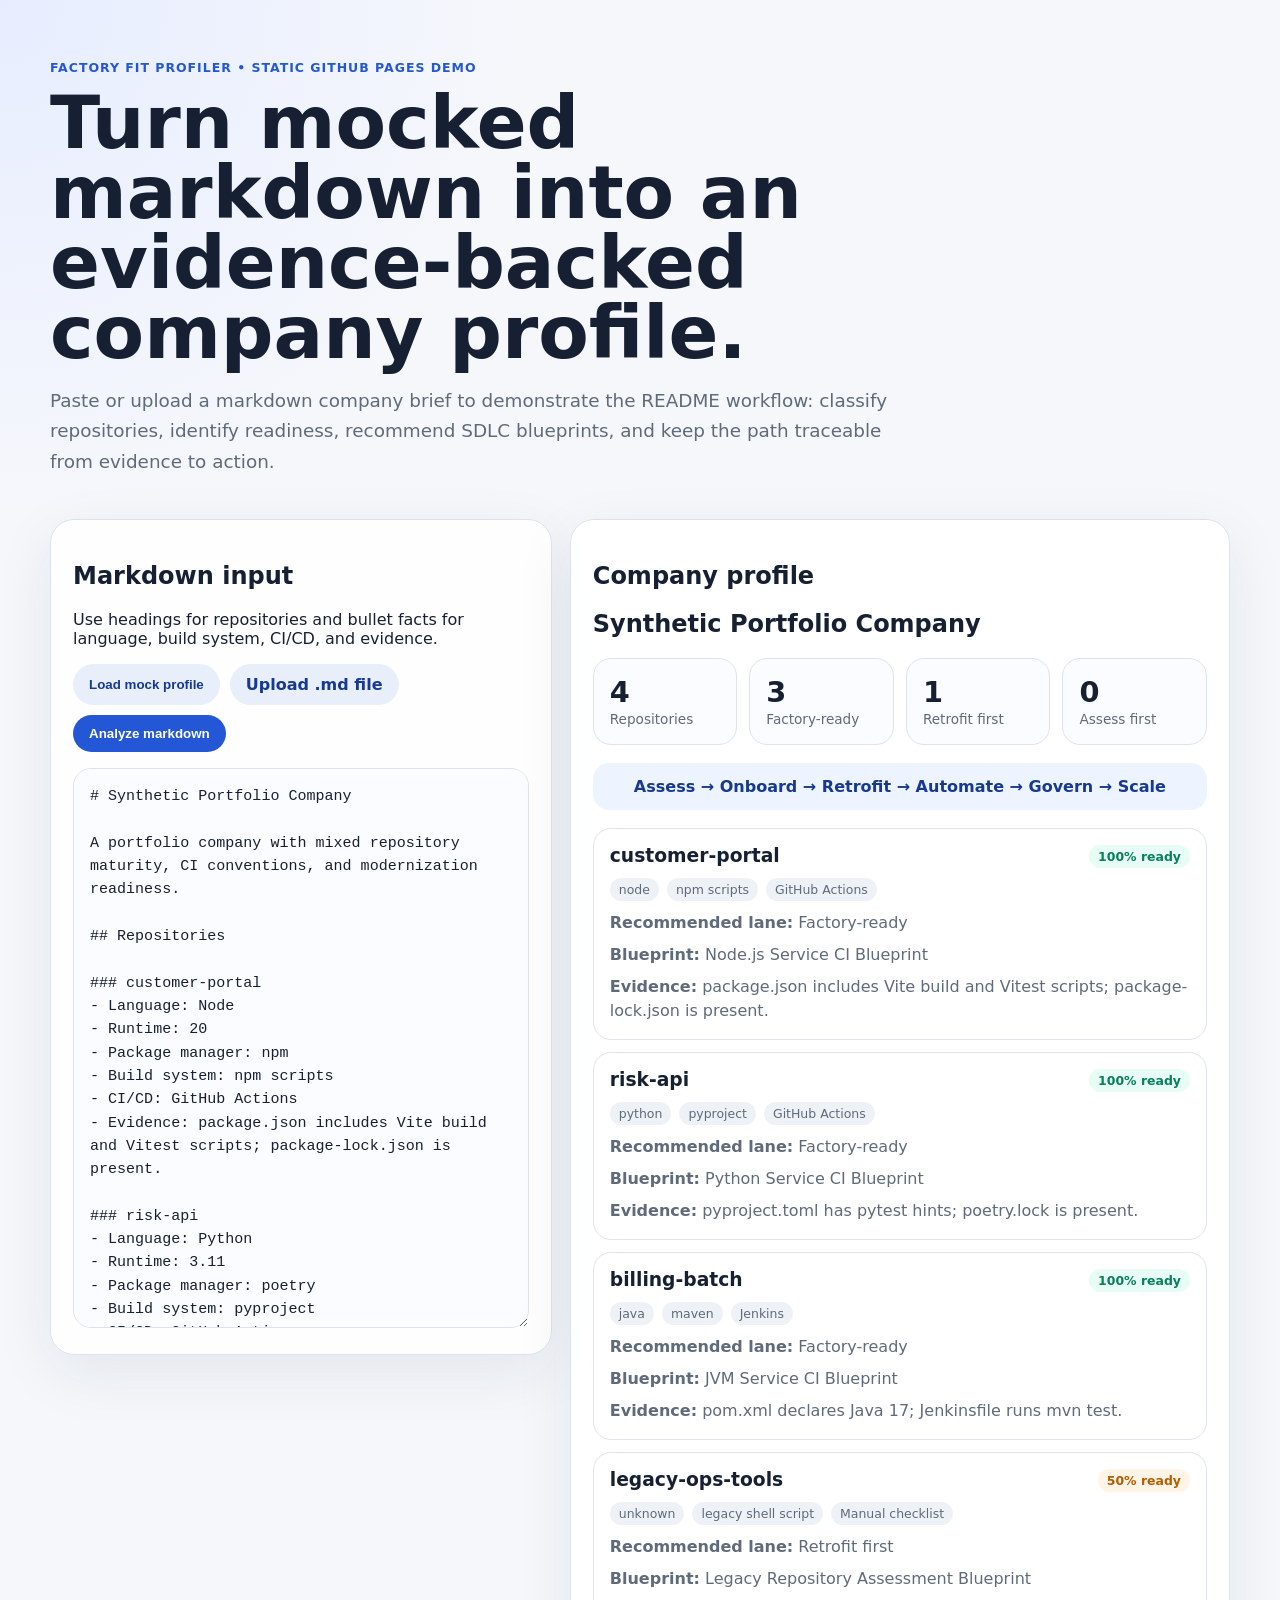
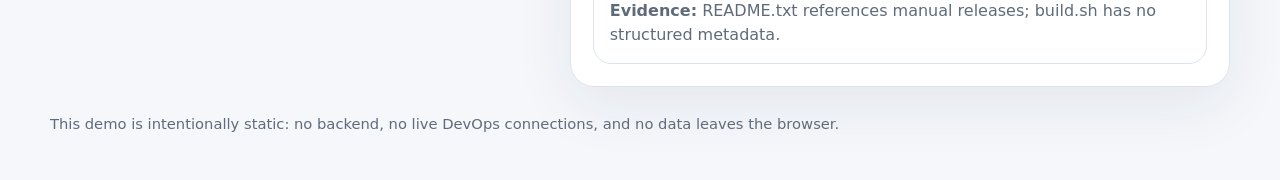
==== docs/webapp/index.html @ 87f1a21c "Add static markdown company profile demo" ====
<!doctype html>
<html lang="en">
  <head>
    <meta charset="utf-8" />
    <meta name="viewport" content="width=device-width, initial-scale=1" />
    <title>Factory Fit Profiler Demo</title>
    <meta name="description" content="Static markdown-driven demo for Factory Fit Profiler company profiling." />
    <link rel="stylesheet" href="./styles.css" />
  </head>
  <body>
    <header class="hero">
      <p class="eyebrow">Factory Fit Profiler • Static GitHub Pages Demo</p>
      <h1>Turn mocked markdown into an evidence-backed company profile.</h1>
      <p class="lede">
        Paste or upload a markdown company brief to demonstrate the README workflow: classify repositories,
        identify readiness, recommend SDLC blueprints, and keep the path traceable from evidence to action.
      </p>
    </header>
    <main class="grid">
      <section class="panel composer" aria-labelledby="inputTitle">
        <h2 id="inputTitle">Markdown input</h2>
        <p>Use headings for repositories and bullet facts for language, build system, CI/CD, and evidence.</p>
        <div class="controls">
          <button id="loadSample" class="secondary" type="button">Load mock profile</button>
          <label class="file-label" for="fileInput">Upload .md file</label>
          <input id="fileInput" type="file" accept=".md,text/markdown,text/plain" />
          <button id="analyze" type="button">Analyze markdown</button>
        </div>
        <textarea id="markdownInput" spellcheck="false" aria-label="Company profile markdown"></textarea>
      </section>
      <section class="panel results" aria-labelledby="resultsTitle">
        <h2 id="resultsTitle">Company profile</h2>
        <div id="results"></div>
      </section>
    </main>
    <footer>
      This demo is intentionally static: no backend, no live DevOps connections, and no data leaves the browser.
    </footer>
    <script src="./app.js"></script>
  </body>
</html>
---- docs/webapp/styles.css ----
:root {
  color-scheme: light;
  --bg: #f5f7fb;
  --card: #ffffff;
  --ink: #172033;
  --muted: #5f6b7a;
  --line: #dce3ee;
  --brand: #2457d6;
  --brand-dark: #163a91;
  --good: #087f5b;
  --warn: #b25d00;
  --risk: #9b1c31;
}

* { box-sizing: border-box; }
body {
  margin: 0;
  font-family: Inter, ui-sans-serif, system-ui, -apple-system, BlinkMacSystemFont, "Segoe UI", sans-serif;
  background: radial-gradient(circle at top left, #e7edff, transparent 32rem), var(--bg);
  color: var(--ink);
}
header, main { width: min(1180px, calc(100% - 32px)); margin: 0 auto; }
.hero { padding: 48px 0 24px; }
.eyebrow { color: var(--brand); font-weight: 700; letter-spacing: .08em; text-transform: uppercase; font-size: .78rem; }
h1 { font-size: clamp(2.2rem, 6vw, 4.6rem); line-height: .95; margin: 10px 0 18px; max-width: 920px; }
.lede { color: var(--muted); font-size: 1.15rem; max-width: 840px; line-height: 1.65; }
.panel { background: color-mix(in srgb, var(--card) 92%, transparent); border: 1px solid var(--line); border-radius: 24px; box-shadow: 0 18px 60px rgba(23,32,51,.08); }
.grid { display: grid; gap: 18px; grid-template-columns: minmax(320px, .95fr) 1.25fr; align-items: start; }
.composer, .results { padding: 22px; }
.controls { display: flex; flex-wrap: wrap; gap: 10px; margin: 16px 0; }
button, .file-label { border: 0; border-radius: 999px; background: var(--brand); color: white; padding: 11px 16px; font-weight: 700; cursor: pointer; display: inline-flex; align-items: center; gap: 8px; }
button.secondary, .file-label { background: #e9eefb; color: var(--brand-dark); }
button:hover, .file-label:hover { filter: brightness(.96); }
input[type="file"] { inline-size: 1px; block-size: 1px; opacity: 0; position: absolute; }
textarea { width: 100%; min-height: 560px; resize: vertical; border: 1px solid var(--line); border-radius: 18px; padding: 16px; font: 0.94rem/1.55 ui-monospace, SFMono-Regular, Menlo, Consolas, monospace; color: var(--ink); background: #fbfcff; }
.stats { display: grid; grid-template-columns: repeat(4, 1fr); gap: 12px; margin-bottom: 18px; }
.stat { padding: 16px; border: 1px solid var(--line); border-radius: 18px; background: #fbfcff; }
.stat strong { display: block; font-size: 1.8rem; }
.stat span { color: var(--muted); font-size: .85rem; }
.path { margin: 18px 0; padding: 14px; border-radius: 16px; background: #edf4ff; color: var(--brand-dark); font-weight: 800; text-align: center; }
.repo-list { display: grid; gap: 12px; }
.repo { border: 1px solid var(--line); border-radius: 18px; padding: 16px; background: #fff; }
.repo h3 { margin: 0 0 6px; display: flex; justify-content: space-between; gap: 10px; }
.badge { font-size: .78rem; border-radius: 999px; padding: 4px 9px; background: #eef2f7; color: var(--muted); white-space: nowrap; }
.badge.good { background: #e6fcf5; color: var(--good); }
.badge.warn { background: #fff4e6; color: var(--warn); }
.badge.risk { background: #fff0f3; color: var(--risk); }
.meta { display: flex; flex-wrap: wrap; gap: 8px; margin: 10px 0; }
.repo p { color: var(--muted); margin: 8px 0 0; line-height: 1.5; }
.empty { padding: 32px; text-align: center; color: var(--muted); border: 1px dashed var(--line); border-radius: 18px; }
footer { width: min(1180px, calc(100% - 32px)); margin: 28px auto 48px; color: var(--muted); font-size: .92rem; }
@media (max-width: 860px) { .grid, .stats { grid-template-columns: 1fr; } textarea { min-height: 360px; } }
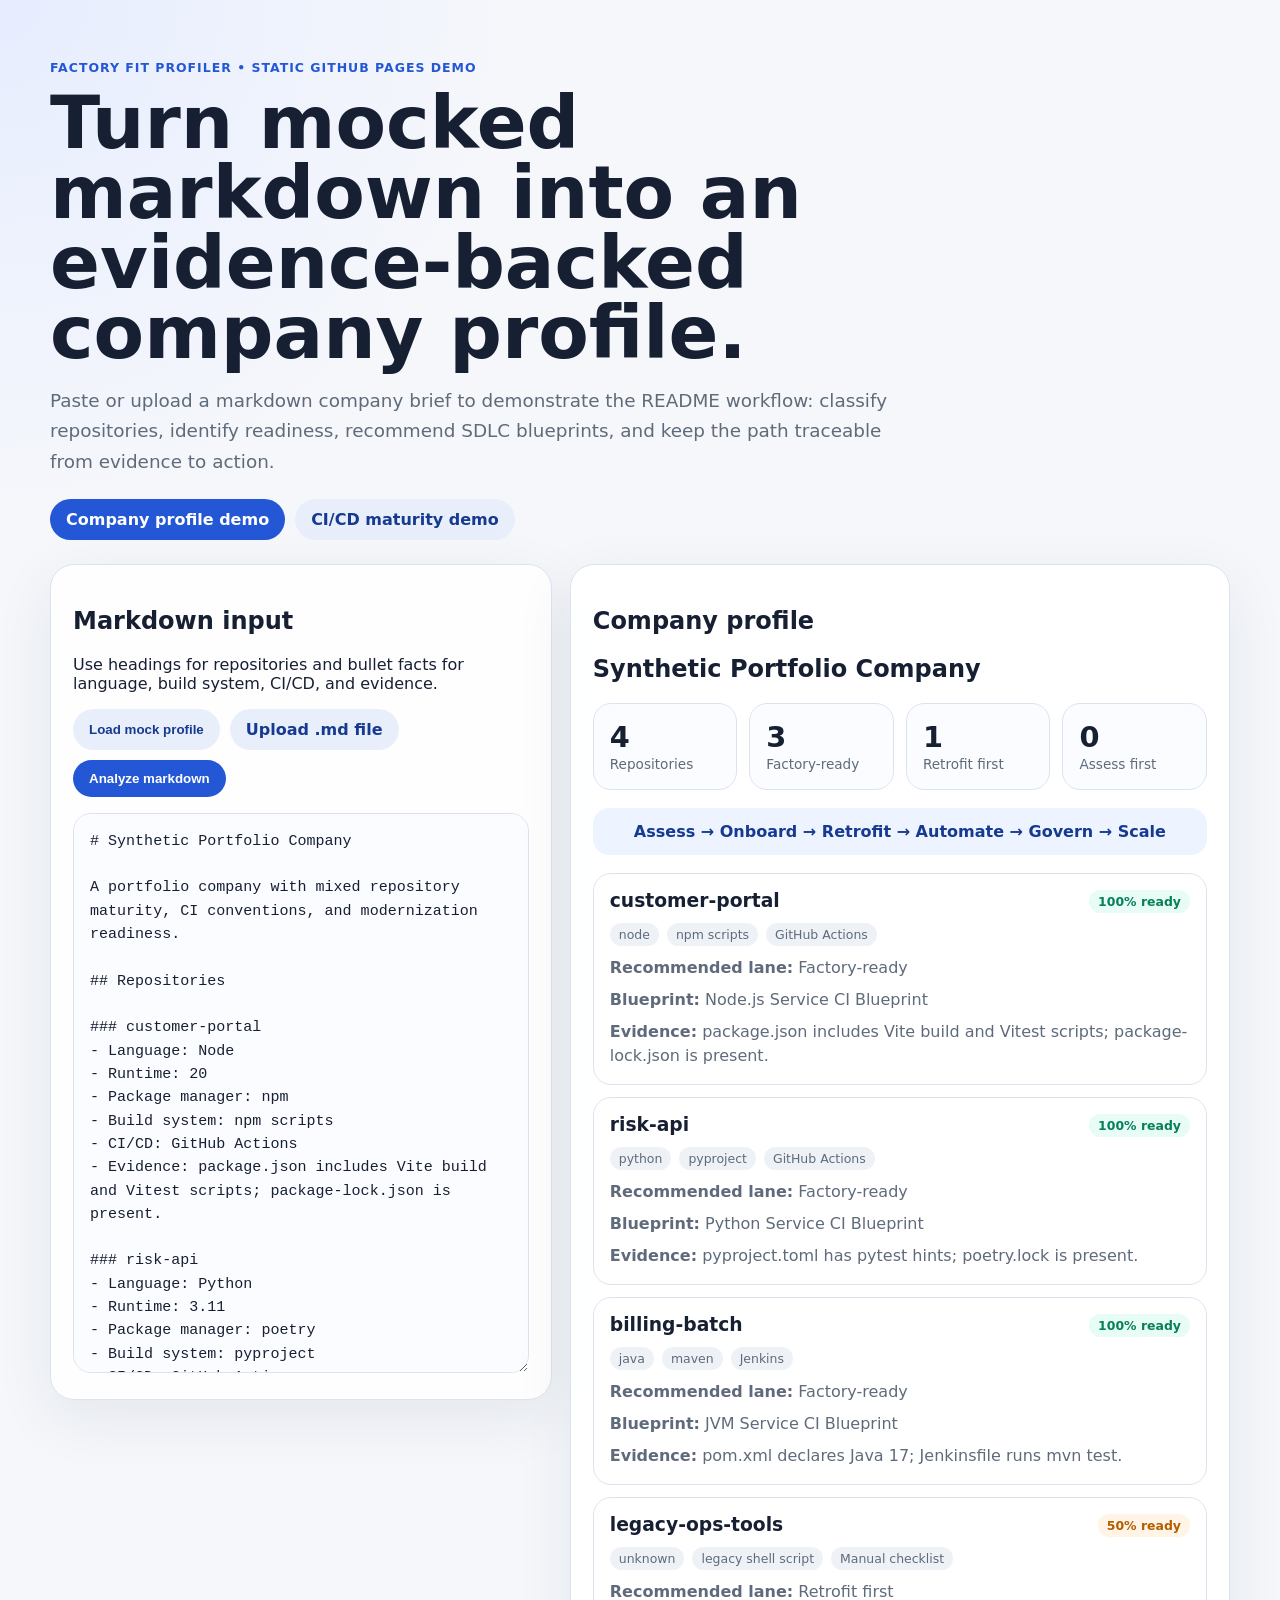
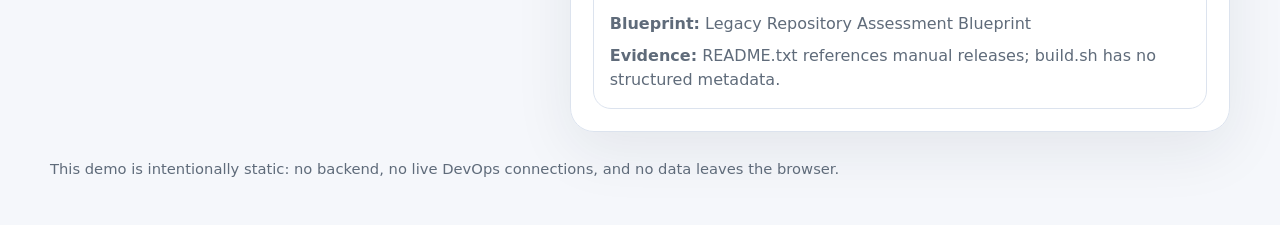
==== commit f51d1178: "Add Jenkins CI/CD maturity web demo" ====
--- a/docs/webapp/index.html
+++ b/docs/webapp/index.html
@@ -15,6 +15,10 @@
         Paste or upload a markdown company brief to demonstrate the README workflow: classify repositories,
         identify readiness, recommend SDLC blueprints, and keep the path traceable from evidence to action.
       </p>
+      <nav class="demo-nav" aria-label="Demo navigation">
+        <a aria-current="page" href="./index.html">Company profile demo</a>
+        <a href="./cicd-maturity.html">CI/CD maturity demo</a>
+      </nav>
     </header>
     <main class="grid">
       <section class="panel composer" aria-labelledby="inputTitle">
--- a/docs/webapp/styles.css
+++ b/docs/webapp/styles.css
@@ -50,3 +50,33 @@
 .empty { padding: 32px; text-align: center; color: var(--muted); border: 1px dashed var(--line); border-radius: 18px; }
 footer { width: min(1180px, calc(100% - 32px)); margin: 28px auto 48px; color: var(--muted); font-size: .92rem; }
 @media (max-width: 860px) { .grid, .stats { grid-template-columns: 1fr; } textarea { min-height: 360px; } }
+.demo-nav { display: flex; flex-wrap: wrap; gap: 10px; margin-top: 22px; }
+.demo-nav a, .data-link { border-radius: 999px; background: #e9eefb; color: var(--brand-dark); padding: 11px 16px; font-weight: 800; text-decoration: none; }
+.demo-nav a[aria-current="page"], .data-link { background: var(--brand); color: #fff; }
+.maturity-layout { display: grid; gap: 18px; }
+.maturity-layout .panel { padding: 22px; }
+.section-heading { display: flex; justify-content: space-between; gap: 16px; align-items: start; margin-bottom: 14px; }
+.section-heading h2, .section-heading p { margin-top: 0; }
+.maturity-stats { grid-template-columns: repeat(6, 1fr); }
+.dimension-grid, .suggestion-grid, .chart-grid { display: grid; gap: 14px; }
+.dimension-grid { grid-template-columns: repeat(5, 1fr); }
+.suggestion-grid { grid-template-columns: repeat(5, 1fr); }
+.chart-grid { grid-template-columns: repeat(2, 1fr); }
+.dimension-card, .suggestion { border: 1px solid var(--line); border-radius: 18px; background: #fff; padding: 16px; }
+.dimension-card { display: grid; gap: 12px; align-content: start; }
+.dimension-card h3, .suggestion h3, .chart-grid h3 { margin: 0 0 8px; }
+.dimension-card p, .suggestion p, .section-heading p { color: var(--muted); line-height: 1.5; }
+.score-ring { inline-size: 62px; block-size: 62px; border-radius: 50%; display: grid; place-items: center; font-weight: 900; border: 8px solid #eef2f7; background: #fff; }
+.score-ring.good { color: var(--good); border-color: #96f2d7; }
+.score-ring.warn { color: var(--warn); border-color: #ffd8a8; }
+.score-ring.risk { color: var(--risk); border-color: #ffc9c9; }
+.bar-chart { display: grid; gap: 8px; }
+.bar-row { display: grid; grid-template-columns: 150px 1fr 42px; gap: 10px; align-items: center; font-size: .9rem; }
+.bar-track { min-height: 12px; border-radius: 999px; background: #eef2f7; overflow: hidden; }
+.bar-fill { min-height: 12px; border-radius: inherit; background: linear-gradient(90deg, var(--brand), #61a5ff); }
+.table-wrap { overflow-x: auto; }
+table { width: 100%; border-collapse: collapse; font-size: .9rem; }
+th, td { padding: 10px; border-bottom: 1px solid var(--line); text-align: left; vertical-align: top; }
+th { color: var(--muted); font-size: .78rem; text-transform: uppercase; letter-spacing: .05em; }
+@media (max-width: 980px) { .maturity-stats, .dimension-grid, .suggestion-grid, .chart-grid { grid-template-columns: 1fr 1fr; } }
+@media (max-width: 680px) { .maturity-stats, .dimension-grid, .suggestion-grid, .chart-grid, .section-heading { grid-template-columns: 1fr; display: grid; } .bar-row { grid-template-columns: 110px 1fr 36px; } }
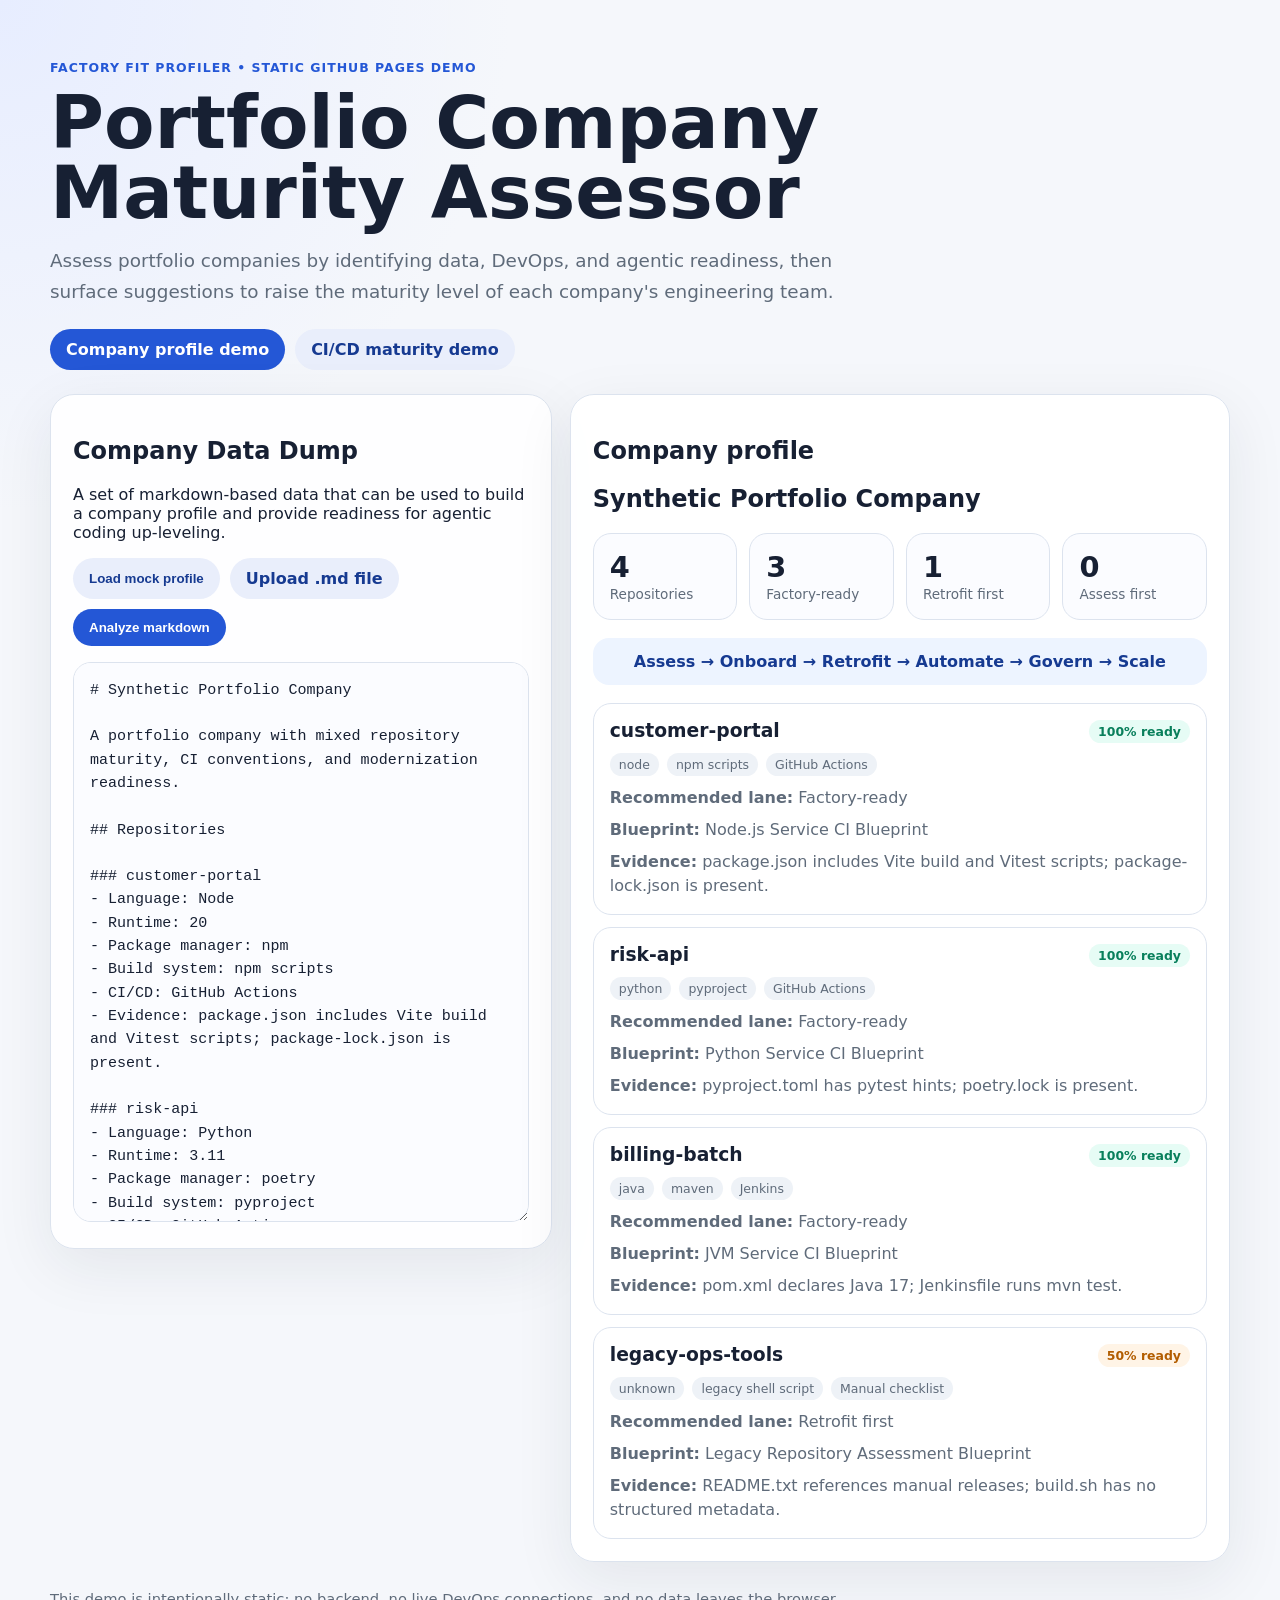
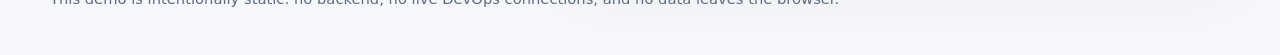
==== commit f896f2af: "Update homepage maturity assessor copy" ====
--- a/docs/webapp/index.html
+++ b/docs/webapp/index.html
@@ -10,10 +10,9 @@
   <body>
     <header class="hero">
       <p class="eyebrow">Factory Fit Profiler • Static GitHub Pages Demo</p>
-      <h1>Turn mocked markdown into an evidence-backed company profile.</h1>
+      <h1>Portfolio Company Maturity Assessor</h1>
       <p class="lede">
-        Paste or upload a markdown company brief to demonstrate the README workflow: classify repositories,
-        identify readiness, recommend SDLC blueprints, and keep the path traceable from evidence to action.
+        Assess portfolio companies by identifying data, DevOps, and agentic readiness, then surface suggestions to raise the maturity level of each company's engineering team.
       </p>
       <nav class="demo-nav" aria-label="Demo navigation">
         <a aria-current="page" href="./index.html">Company profile demo</a>
@@ -22,8 +21,8 @@
     </header>
     <main class="grid">
       <section class="panel composer" aria-labelledby="inputTitle">
-        <h2 id="inputTitle">Markdown input</h2>
-        <p>Use headings for repositories and bullet facts for language, build system, CI/CD, and evidence.</p>
+        <h2 id="inputTitle">Company Data Dump</h2>
+        <p>A set of markdown-based data that can be used to build a company profile and provide readiness for agentic coding up-leveling.</p>
         <div class="controls">
           <button id="loadSample" class="secondary" type="button">Load mock profile</button>
           <label class="file-label" for="fileInput">Upload .md file</label>
